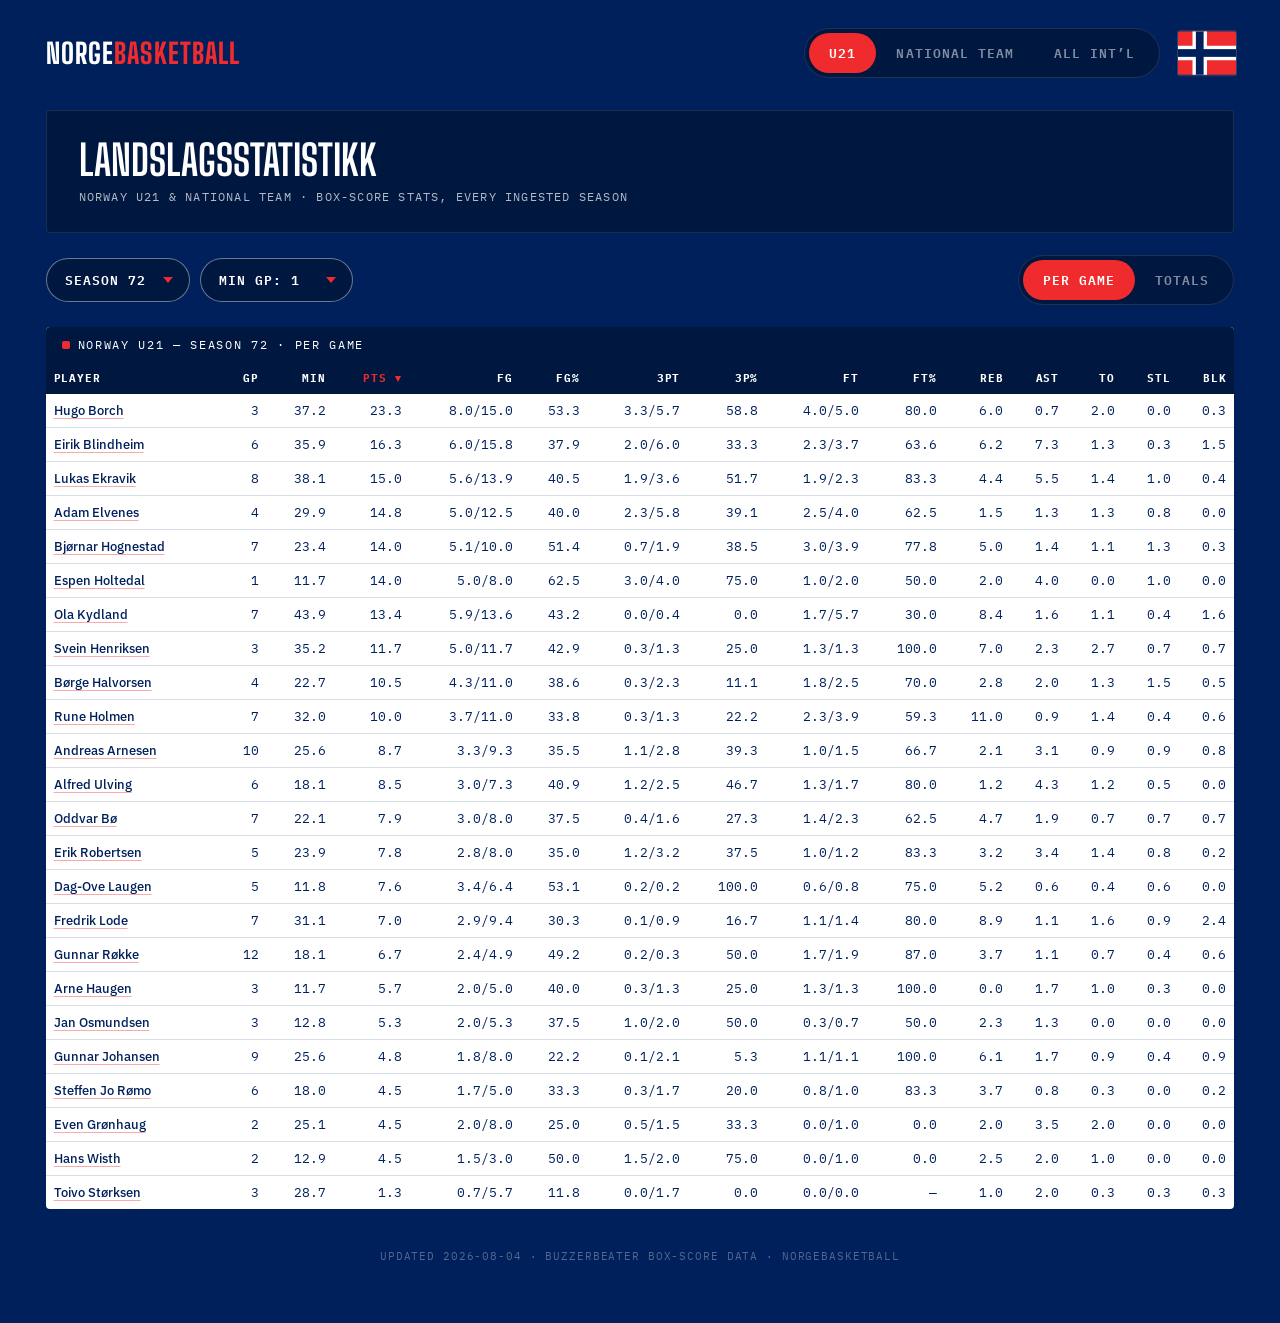
==== landslag.html @ 07179b0f "landslag page" ====
<!DOCTYPE html>
<html lang="en">
<head>
<meta charset="UTF-8">
<meta name="viewport" content="width=device-width, initial-scale=1.0">
<meta name="color-scheme" content="light">
<title>Norge Basketball — Landslag Player Stats</title>
<link rel="preconnect" href="https://fonts.googleapis.com">
<link rel="preconnect" href="https://fonts.gstatic.com" crossorigin>
<link href="https://fonts.googleapis.com/css2?family=Big+Shoulders+Display:wght@600;700;800&family=IBM+Plex+Sans:wght@400;500;600&family=IBM+Plex+Mono:wght@500;600&display=swap" rel="stylesheet">
<link rel="stylesheet" href="styles.css">
</head>
<body class="wide">
<div class="wrap">

  <div class="topbar">
    <a class="wordmark" href="index.html" style="text-decoration:none">Norge<span>Basketball</span></a>
    <div class="topbar-right" style="display:flex;gap:12px;align-items:center">
      <div class="switcher" id="teamSwitch">
        <button class="active" data-view="u21">U21</button>
        <button data-view="nt">National Team</button>
        <button data-view="both">All Int&rsquo;l</button>
      </div>
    </div>
    <svg class="flag" viewBox="0 0 24 18" xmlns="http://www.w3.org/2000/svg" role="img" aria-label="Flag of Norway">
      <rect width="24" height="18" fill="var(--red)"/>
      <rect x="6" width="6" height="18" fill="#FFFFFF"/>
      <rect y="6" width="24" height="6" fill="#FFFFFF"/>
      <rect x="7.4" width="3.2" height="18" fill="var(--navy)"/>
      <rect y="7.4" width="24" height="3.2" fill="var(--navy)"/>
    </svg>
  </div>

  <div class="hero">
    <div>
      <div class="hero-team" id="heroTeam">Landslagsstatistikk</div>
      <div class="hero-sub" id="heroSub">Norway U21 &amp; National Team · box-score stats, every ingested season</div>
    </div>
  </div>

  <div class="controls">
    <div style="display:flex;gap:10px;align-items:center;flex-wrap:wrap">
      <select class="season-select" id="seasonSel" aria-label="Season"></select>
      <select class="season-select" id="minGpSel" aria-label="Minimum games played"></select>
    </div>
    <div class="switcher" id="modeSwitch">
      <button data-mode="pergame" class="active">Per Game</button>
      <button data-mode="totals">Totals</button>
    </div>
  </div>

  <div class="table-card" style="margin-top:0">
    <div class="card-tab"><div class="notch"></div><span id="tableTitle">Player Stats</span></div>
    <div class="table-scroll">
      <table class="stats-table" id="statsTable"><thead><tr></tr></thead><tbody></tbody></table>
    </div>
  </div>

  <footer id="footer">Loading…</footer>
</div>

<script src="shared.js"></script>
<script>
'use strict';
/* Player-facing box stats only — no zones, no defensive metrics, no
   scouting layers. Reads the public players_u21.json / players_nt.json
   (row layout = F in shared.js) and reuses the site's player-card modal
   (season table + game log from the public gamelog files). */
const footer = document.getElementById('footer');
const seasonSel = document.getElementById('seasonSel');
const minGpSel = document.getElementById('minGpSel');

let U = null, N = null;
const state = { view: 'u21', season: null, mode: 'pergame', min: 1 };

minGpSel.innerHTML = Array.from({length: 25}, (_, i) =>
  `<option value="${i+1}">Min GP: ${i+1}</option>`).join('');

function mergeRows(a, b){
  const m = new Map();
  for (const r of [...(a || []), ...(b || [])]){
    const e = m.get(r[0]);
    if (!e) m.set(r[0], r.slice());
    else for (let i = 1; i < r.length; i++) e[i] += r[i] || 0;
  }
  return [...m.values()];
}
function seasonList(){
  if (state.view === 'u21') return U.seasons;
  if (state.view === 'nt') return N.seasons;
  const s = new Set([...U.seasons, ...N.seasons]);
  s.delete('all');
  return ['all', ...[...s].sort((a, b) => b - a)];
}
function rowsFor(season){
  if (state.view === 'u21') return (U.data[season] || []).map(r => r.slice());
  if (state.view === 'nt') return (N.data[season] || []).map(r => r.slice());
  return mergeRows(U.data[season], N.data[season]);
}
const seasonLabel = s => s === 'all' ? 'Career' : 'Season ' + s;
const VIEWLAB = { u21: 'Norway U21', nt: 'Norway National Team',
                  both: 'All International Games' };

function fillSeasons(){
  const list = seasonList();
  if (!list.includes(state.season)) state.season = list[1] || list[0];
  seasonSel.innerHTML = list.map(s =>
    `<option value="${s}"${s === state.season ? ' selected' : ''}>${seasonLabel(s)}</option>`).join('');
}

const COLS = [
  ['name','Player'], ['gp','GP'], ['min','MIN'], ['pts','PTS'], ['fg','FG'],
  ['fgp','FG%'], ['tp','3PT'], ['tpp','3P%'], ['ft','FT'], ['ftp','FT%'],
  ['reb','REB'], ['ast','AST'], ['to','TO'], ['stl','STL'], ['blk','BLK']];
let sortK = 'pts', sortD = -1;

function metric(r, k){
  const pts = 2*r[F.fgm] + r[F.tpm] + r[F.ftm];
  switch (k){
    case 'name': return r[F.name];
    case 'pts':  return pts;
    case 'fg':   return r[F.fga];
    case 'tp':   return r[F.tpa];
    case 'ft':   return r[F.fta];
    case 'fgp':  return r[F.fga] ? r[F.fgm]/r[F.fga] : -1;
    case 'tpp':  return r[F.tpa] ? r[F.tpm]/r[F.tpa] : -1;
    case 'ftp':  return r[F.fta] ? r[F.ftm]/r[F.fta] : -1;
    default:     return r[F[k]];
  }
}

function render(){
  const pg = state.mode === 'pergame';
  const rows = rowsFor(state.season).filter(r => (r[F.gp] || 0) >= state.min);
  rows.sort((a, b) => {
    let av = metric(a, sortK), bv = metric(b, sortK);
    if (pg && !['name','fgp','tpp','ftp'].includes(sortK)){
      av = a[F.gp] ? av/a[F.gp] : -1; bv = b[F.gp] ? bv/b[F.gp] : -1;
    }
    if (typeof av === 'string') return sortD * av.localeCompare(bv);
    return sortD * (av - bv) || b[F.gp] - a[F.gp];
  });

  document.getElementById('tableTitle').textContent =
    `${VIEWLAB[state.view]} — ${seasonLabel(state.season)}${pg ? ' · per game' : ' · totals'}`;
  document.querySelector('#statsTable thead tr').innerHTML = COLS.map(([k, l]) =>
    `<th data-k="${k}" class="${k === sortK ? 'sorted' : ''}">${l}${
      k === sortK ? (sortD < 0 ? ' ▾' : ' ▴') : ''}</th>`).join('');

  const pct = x => x < 0 ? '—' : (100*x).toFixed(1);
  document.querySelector('#statsTable tbody').innerHTML = rows.map(r => {
    const gp = r[F.gp] || 1;
    const s = pg ? (x => (x/gp).toFixed(1)) : (x => Math.round(x));
    const pts = 2*r[F.fgm] + r[F.tpm] + r[F.ftm];
    return `<tr>
      <td class="name-click" data-p="${r[F.name]}">${r[F.name]}</td><td>${r[F.gp]}</td>
      <td>${pg ? (r[F.min]/gp).toFixed(1) : Math.round(r[F.min])}</td>
      <td>${s(pts)}</td>
      <td>${s(r[F.fgm])}/${s(r[F.fga])}</td><td>${pct(metric(r,'fgp'))}</td>
      <td>${s(r[F.tpm])}/${s(r[F.tpa])}</td><td>${pct(metric(r,'tpp'))}</td>
      <td>${s(r[F.ftm])}/${s(r[F.fta])}</td><td>${pct(metric(r,'ftp'))}</td>
      <td>${s(r[F.reb])}</td><td>${s(r[F.ast])}</td><td>${s(r[F.to])}</td>
      <td>${s(r[F.stl])}</td><td>${s(r[F.blk])}</td>
    </tr>`;
  }).join('') || `<tr><td colspan="15">No players at this minimum.</td></tr>`;

  document.querySelectorAll('#statsTable th').forEach(th => th.onclick = () => {
    const k = th.dataset.k;
    if (sortK === k) sortD = -sortD;
    else { sortK = k; sortD = k === 'name' ? 1 : -1; }
    render();
  });
  document.querySelectorAll('#statsTable td.name-click').forEach(td =>
    td.onclick = () => showCard(td.dataset.p));
}

/* ── player card modal (site pattern, U21 + NT aware) ── */
async function showCard(name){
  ensureModal();
  const inU = Object.keys(U.data).some(s => (U.data[s] || []).some(r => r[F.name] === name));
  const inN = Object.keys(N.data).some(s => (N.data[s] || []).some(r => r[F.name] === name));
  const scope = state.view === 'both'
    ? [inU && 'u21', inN && 'nt'].filter(Boolean)
    : [state.view];
  document.getElementById('pmName').textContent = name;
  document.getElementById('pmSub').textContent = scope.length === 2
    ? 'Norway U21 + National Team' : VIEWLAB[scope[0]];

  // season rows, newest first, tagged by squad; combined career last
  const SRC = { u21: [U, 'U21'], nt: [N, 'NT'] };
  const pairs = [];
  const allSeasons = [...new Set(scope.flatMap(k => SRC[k][0].seasons))]
    .filter(s => s !== 'all').sort((a, b) => b - a);
  for (const se of allSeasons)
    for (const k of scope){
      const row = (SRC[k][0].data[se] || []).find(r => r[F.name] === name);
      if (row) pairs.push([`Season ${se}${scope.length === 2 ? ' · ' + SRC[k][1] : ''}`, row]);
    }
  const careers = scope.map(k => (SRC[k][0].data.all || []).find(r => r[F.name] === name))
    .filter(Boolean);
  if (careers.length){
    const c = careers[0].slice();
    for (const r of careers.slice(1)) for (let i = 1; i < r.length; i++) c[i] += r[i] || 0;
    pairs.push([scope.length === 2 ? 'Career · All Int’l' : 'Career', c]);
  }
  document.querySelector('#pmSeasons thead tr').innerHTML =
    ['Season', ''].concat(STAT_HEADS).map(h => `<th style="cursor:default">${h}</th>`).join('');
  document.querySelector('#pmSeasons tbody').innerHTML = pairs.map(([label, r]) => `
    <tr class="tot-row"><td>${label}</td>
      <td style="text-align:left;color:rgba(0,32,91,0.45)">TOT</td>${statCells(r, false)}</tr>
    <tr class="pg-row"><td></td>
      <td style="text-align:left;color:rgba(0,32,91,0.45)">/G</td>${statCells(r, true)}</tr>
  `).join('') || '<tr><td colspan="17">No season data.</td></tr>';

  const back = document.getElementById('playerModal');
  back.classList.add('open');
  back.scrollTop = 0;

  document.querySelector('#pmLog thead tr').innerHTML =
    ['Date','S','Opponent','W/L','Score','MIN','PTS','FG','3PT','FT',
     'AST','pAST','TO','REB','STL','BLK'].map(h =>
      `<th style="cursor:default">${h}</th>`).join('');
  document.querySelector('#pmLog tbody').innerHTML =
    '<tr><td colspan="16">Loading…</td></tr>';
  const logs = await Promise.all(scope.map(k => getLog(k).catch(() => ({}))));
  const log = logs.flatMap(l => l[name] || [])
    .sort((a, b) => String(b[GL.date]).localeCompare(String(a[GL.date])));
  document.querySelector('#pmLog tbody').innerHTML = log.map(g => {
    const pts = 2*g[GL.fgm] + g[GL.tpm] + g[GL.ftm];
    return `<tr>
      <td>${g[GL.date]}</td><td>${g[GL.season]}</td>
      <td style="text-align:left">${g[GL.opp]}</td>
      <td style="color:${g[GL.wl] === 'W' ? 'inherit' : 'var(--red)'};font-weight:600">${g[GL.wl]}</td>
      <td>${g[GL.score]}</td>
      <td>${g[GL.min].toFixed ? g[GL.min].toFixed(1) : g[GL.min]}</td>
      <td>${pts}</td>
      <td>${g[GL.fgm]}/${g[GL.fga]}</td>
      <td>${g[GL.tpm]}/${g[GL.tpa]}</td>
      <td>${g[GL.ftm]}/${g[GL.fta]}</td>
      <td>${g[GL.ast]}</td><td>${g[GL.past]}</td><td>${g[GL.to]}</td>
      <td>${g[GL.reb]}</td><td>${g[GL.stl]}</td><td>${g[GL.blk]}</td>
    </tr>`;
  }).join('') || '<tr><td colspan="16">No games found.</td></tr>';
}

document.querySelectorAll('#teamSwitch button').forEach(btn =>
  btn.addEventListener('click', () => {
    document.querySelectorAll('#teamSwitch button').forEach(b => b.classList.remove('active'));
    btn.classList.add('active');
    state.view = btn.dataset.view;
    fillSeasons();
    render();
  }));
document.querySelectorAll('#modeSwitch button').forEach(btn =>
  btn.addEventListener('click', () => {
    document.querySelectorAll('#modeSwitch button').forEach(b => b.classList.remove('active'));
    btn.classList.add('active');
    state.mode = btn.dataset.mode;
    render();
  }));
seasonSel.addEventListener('change', () => { state.season = seasonSel.value; render(); });
minGpSel.addEventListener('change', () => { state.min = +minGpSel.value; render(); });

Promise.all([
  fetch('players_u21.json').then(r => { if (!r.ok) throw new Error(r.status); return r.json(); }),
  fetch('players_nt.json').then(r => { if (!r.ok) throw new Error(r.status); return r.json(); }),
]).then(([u, n]) => {
  U = u; N = n;
  fillSeasons();
  render();
  footer.textContent = `Updated ${u.generated} · BuzzerBeater box-score data · norgebasketball`;
}).catch(() => {
  footer.textContent = 'Could not load player data — if opened as a local file, serve over HTTP.';
});
</script>
</body>
</html>
---- styles.css ----
:root {
    --navy: #00205B;
    --navy-deep: #001740;
    --paper: #FFFFFF;
    --red: #EF2B2D;
    --ink: #00205B;
  }

  * { box-sizing: border-box; margin: 0; padding: 0; }

  html {
    background: var(--navy);
    height: 100%;
    color-scheme: light only;
  }

  body {
    background: var(--navy);
    color: var(--paper);
    font-family: 'IBM Plex Sans', sans-serif;
    min-height: 100%;
    position: relative;
    overflow-x: hidden;
  }

  .wrap { position: relative; z-index: 1; }

  .wrap {
    max-width: 1080px;
    margin: 0 auto;
    padding: 28px 20px 60px;
  }
  /* wide-table pages (players, matrix): use the viewport, keep a sane cap */
  body.wide .wrap { max-width: min(96vw, 1760px); }
  body.wide .stats-table th, body.wide .stats-table td {
    padding-left: 8px; padding-right: 8px;
  }

  /* --- Top bar --- */
  .topbar {
    display: flex;
    justify-content: space-between;
    align-items: center;
    flex-wrap: wrap;
    gap: 16px;
    margin-bottom: 32px;
    position: relative;
  }

  .wordmark {
    font-family: 'Big Shoulders Display', sans-serif;
    font-weight: 800;
    font-size: 28px;
    letter-spacing: 0.04em;
    text-transform: uppercase;
    color: var(--paper);
  }
  .wordmark span { color: var(--red); }

  .topbar-right {
    display: flex;
    align-items: center;
    gap: 16px;
    margin-right: 74px;   /* clear the absolutely-positioned flag */
  }

  .flag {
    width: 58px;
    height: auto;
    flex-shrink: 0;
    border-radius: 2px;
    box-shadow: 0 0 0 1px rgba(255,255,255,0.15);
    position: absolute;
    top: 50%;
    right: -2px;
    transform: translateY(-50%);
  }

  .switcher {
    display: inline-flex;
    background: var(--navy-deep);
    border-radius: 999px;
    padding: 4px;
    border: 1px solid rgba(233,237,241,0.12);
  }
  .switcher button {
    font-family: 'IBM Plex Mono', monospace;
    font-weight: 600;
    font-size: 13px;
    letter-spacing: 0.08em;
    text-transform: uppercase;
    padding: 9px 20px;
    border: none;
    border-radius: 999px;
    background: transparent;
    color: rgba(233,237,241,0.55);
    cursor: pointer;
    transition: all 0.2s ease;
    user-select: none;
    -webkit-user-select: none;
  }
  .switcher button.active {
    background: var(--red);
    color: white;
  }


  /* --- Controls row (season + mode) --- */
  .controls {
    display: flex;
    justify-content: space-between;
    align-items: center;
    flex-wrap: wrap;
    gap: 12px;
    margin: -14px 0 22px;
  }
  .season-select {
    font-family: 'IBM Plex Mono', monospace;
    font-weight: 600;
    font-size: 13px;
    letter-spacing: 0.08em;
    text-transform: uppercase;
    background: var(--navy-deep);
    color: var(--paper);
    border: 1px solid rgba(233,237,241,0.45);
    border-radius: 999px;
    padding: 10px 42px 10px 18px;
    appearance: none;
    -webkit-appearance: none;
    background-image: url("data:image/svg+xml;utf8,<svg xmlns='http://www.w3.org/2000/svg' width='10' height='6' viewBox='0 0 10 6'><path d='M0 0l5 6 5-6z' fill='%23EF2B2D'/></svg>");
    background-repeat: no-repeat;
    background-position: right 16px center;
    cursor: pointer;
  }
  .season-select:focus { outline: 2px solid var(--red); outline-offset: 2px; }
  .season-select option { background: var(--navy-deep); color: var(--paper); }

  /* pill checkbox (current-squad filter etc.) */
  .pill-check {
    font-family: 'IBM Plex Mono', monospace;
    font-weight: 600; font-size: 13px; letter-spacing: 0.08em;
    text-transform: uppercase;
    display: inline-flex; align-items: center; gap: 8px;
    background: var(--navy-deep); color: rgba(233,237,241,0.75);
    border: 1px solid rgba(233,237,241,0.45); border-radius: 999px;
    padding: 9px 18px; cursor: pointer; user-select: none;
  }
  .pill-check input { accent-color: var(--red); }

  /* multi-select seasons list (matrix page) */
  .season-multi {
    font-family: 'IBM Plex Mono', monospace; font-weight: 600;
    font-size: 13px; letter-spacing: 0.06em;
    background: var(--navy-deep); color: var(--paper);
    border: 1px solid rgba(233,237,241,0.45); border-radius: 12px;
    padding: 8px; min-width: 130px;
  }
  .season-multi option { padding: 3px 8px; }
  .season-multi option:checked {
    background: var(--red) linear-gradient(0deg, var(--red), var(--red));
    color: white;
  }

  /* cross-tab matrix table */
  .matrix-table td, .matrix-table th { text-align: center; }
  .matrix-table td.tot, .matrix-table th.tot {
    border-left: 2px solid rgba(0,32,91,0.35); font-weight: 700;
  }
  .matrix-table tr.tot td { border-top: 2px solid rgba(0,32,91,0.35); font-weight: 700; }
  .matrix-table .n { display: block; font-size: 10px; opacity: 0.55; font-weight: 400; }

  /* --- Scoreboard hero --- */
  .hero {
    background: var(--navy-deep);
    border: 1px solid rgba(233,237,241,0.1);
    border-radius: 4px;
    padding: 28px 32px;
    margin-bottom: 36px;
    display: flex;
    justify-content: space-between;
    align-items: flex-end;
    flex-wrap: wrap;
    gap: 20px;
  }

  .hero-team {
    font-family: 'Big Shoulders Display', sans-serif;
    font-weight: 700;
    font-size: 42px;
    text-transform: uppercase;
    line-height: 1;
  }
  .hero-sub {
    font-family: 'IBM Plex Mono', monospace;
    font-size: 12px;
    letter-spacing: 0.1em;
    text-transform: uppercase;
    color: rgba(255,255,255,0.7);
    margin-top: 8px;
  }

  .record-block { text-align: right; }
  .record-digits {
    font-family: 'IBM Plex Mono', monospace;
    font-weight: 600;
    font-size: 44px;
    font-variant-numeric: tabular-nums;
    letter-spacing: 0.02em;
  }
  .record-digits .w { color: rgba(255,255,255,0.7); }
  .record-digits .sep { color: rgba(233,237,241,0.35); padding: 0 4px; }
  .record-digits .l { color: var(--red); }
  .record-label {
    font-family: 'IBM Plex Mono', monospace;
    font-size: 11px;
    letter-spacing: 0.15em;
    text-transform: uppercase;
    color: rgba(233,237,241,0.5);
    margin-top: 4px;
  }

  /* --- Leaderboard grid --- */
  .grid {
    display: grid;
    grid-template-columns: repeat(3, 1fr);
    gap: 16px;
  }
  @media (max-width: 720px) {
    .grid { grid-template-columns: 1fr; }
    .hero { flex-direction: column; align-items: flex-start; }
    .record-block { text-align: left; }
  }

  .card {
    background: var(--paper);
    color: var(--ink);
    border-radius: 4px;
    overflow: hidden;
  }

  .card-tab {
    display: flex;
    align-items: center;
    gap: 8px;
    padding: 10px 16px;
    background: var(--navy-deep);
  }
  .card-tab .notch {
    width: 8px;
    height: 8px;
    border-radius: 2px;
    background: var(--red);
    flex-shrink: 0;
  }
  .card-tab span {
    font-family: 'IBM Plex Mono', monospace;
    font-size: 12px;
    letter-spacing: 0.14em;
    text-transform: uppercase;
    color: var(--paper);
  }

  .card-list { padding: 6px 0; }

  .row {
    display: flex;
    align-items: center;
    gap: 12px;
    padding: 9px 16px;
    border-bottom: 1px solid rgba(0,32,91,0.15);
    position: relative;
  }
  .row:last-child { border-bottom: none; }

  .rank {
    font-family: 'IBM Plex Mono', monospace;
    font-weight: 600;
    font-size: 12px;
    color: rgba(0,32,91,0.4);
    width: 14px;
    flex-shrink: 0;
  }
  .row:first-child .rank { color: var(--red); }

  .name {
    font-family: 'IBM Plex Sans', sans-serif;
    font-weight: 500;
    font-size: 14px;
    flex-grow: 1;
    overflow: hidden;
    text-overflow: ellipsis;
    white-space: nowrap;
  }

  .val {
    font-family: 'IBM Plex Mono', monospace;
    font-weight: 600;
    font-size: 14px;
    font-variant-numeric: tabular-nums;
    flex-shrink: 0;
  }

  .bar {
    position: absolute;
    bottom: 0; left: 0;
    height: 2px;
    background: var(--red);
  }

  /* --- Full stats table --- */
  .table-card {
    margin-top: 16px;
    background: var(--paper);
    color: var(--ink);
    border-radius: 4px;
    overflow: hidden;
  }
  .table-scroll { overflow-x: auto; }
  .stats-table {
    width: 100%;
    border-collapse: collapse;
    font-size: 13px;
    min-width: 860px;
  }
  .stats-table th {
    font-family: 'IBM Plex Mono', monospace;
    font-size: 11px;
    letter-spacing: 0.08em;
    text-transform: uppercase;
    color: var(--paper);
    background: var(--navy-deep);
    padding: 9px 10px;
    text-align: right;
    white-space: nowrap;
    cursor: pointer;
    user-select: none;
  }
  .stats-table th:first-child { text-align: left; }
  .stats-table th.sorted { color: var(--red); }
  .stats-table td {
    font-family: 'IBM Plex Mono', monospace;
    font-variant-numeric: tabular-nums;
    padding: 8px 10px;
    text-align: right;
    white-space: nowrap;
    border-bottom: 1px solid rgba(0,32,91,0.15);
  }
  .stats-table td:first-child {
    font-family: 'IBM Plex Sans', sans-serif;
    font-weight: 500;
    text-align: left;
  }
  .stats-table tr:last-child td { border-bottom: none; }

  footer {
    margin-top: 40px;
    text-align: center;
    font-family: 'IBM Plex Mono', monospace;
    font-size: 11px;
    letter-spacing: 0.08em;
    text-transform: uppercase;
    color: rgba(233,237,241,0.35);
  }
  /* --- Game results --- */
  .sched-card { margin-top: 16px; }
  .sched-table { min-width: 0; }

  /* --- All-time link card --- */
  .alltime-link {
    margin-top: 16px;
    display: block;
    background: var(--navy-deep);
    border: 1px solid rgba(233,237,241,0.12);
    border-radius: 4px;
    padding: 18px 20px;
    font-family: 'IBM Plex Mono', monospace;
    font-size: 13px;
    letter-spacing: 0.08em;
    text-transform: uppercase;
    color: var(--paper);
    text-decoration: none;
  }
  .alltime-link span { color: var(--red); }

  /* --- Player modal --- */
  .modal-back {
    position: fixed; inset: 0;
    background: rgba(0,23,64,0.85);
    z-index: 50;
    display: none;
    padding: 4vh 16px;
    overflow-y: auto;
  }
  .modal-back.open { display: block; }
  .modal {
    max-width: 1000px;
    margin: 0 auto;
    background: var(--paper);
    color: var(--ink);
    border-radius: 4px;
    overflow: hidden;
  }
  .modal-head {
    display: flex;
    justify-content: space-between;
    align-items: center;
    background: var(--navy-deep);
    padding: 14px 20px;
  }
  .modal-head h2 {
    font-family: 'Big Shoulders Display', sans-serif;
    font-weight: 700;
    font-size: 26px;
    text-transform: uppercase;
    color: var(--paper);
  }
  .modal-head .sub {
    font-family: 'IBM Plex Mono', monospace;
    font-size: 11px;
    letter-spacing: 0.1em;
    text-transform: uppercase;
    color: rgba(233,237,241,0.55);
    margin-top: 2px;
  }
  .modal-close {
    background: var(--red);
    border: none;
    color: white;
    font-family: 'IBM Plex Mono', monospace;
    font-weight: 600;
    font-size: 14px;
    border-radius: 999px;
    width: 32px; height: 32px;
    cursor: pointer;
    flex-shrink: 0;
  }
  .modal-section {
    font-family: 'IBM Plex Mono', monospace;
    font-size: 11px;
    letter-spacing: 0.14em;
    text-transform: uppercase;
    padding: 14px 20px 6px;
    color: rgba(0,32,91,0.55);
  }
  .modal .table-scroll { padding-bottom: 6px; }
  .stats-table tr.pg-row td {
    color: rgba(0,32,91,0.6);
    border-bottom: 1px solid rgba(0,32,91,0.25);
  }
  .stats-table tr.tot-row td { border-bottom: none; }
  .row .name.name-click { cursor: pointer; }
  .stats-table td.clickable, .stats-table td.name-click {
    cursor: pointer;
    text-decoration: underline;
    text-decoration-color: rgba(239,43,45,0.4);
    text-underline-offset: 3px;
  }
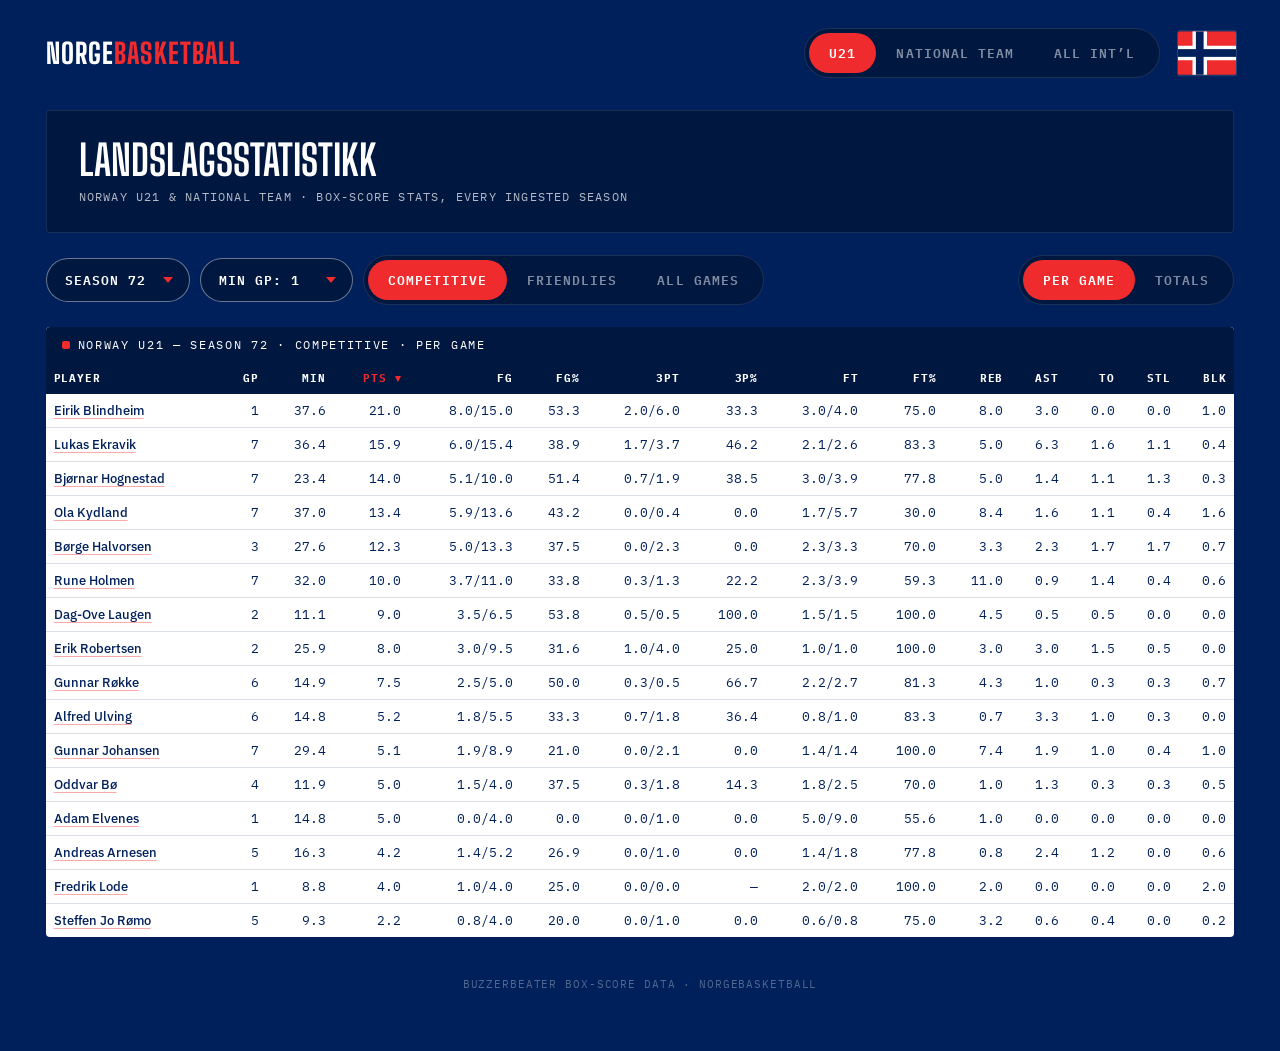
==== commit 9a605c9a: "site update 2026-08-06" ====
--- a/landslag.html
+++ b/landslag.html
@@ -9,6 +9,13 @@
 <link rel="preconnect" href="https://fonts.gstatic.com" crossorigin>
 <link href="https://fonts.googleapis.com/css2?family=Big+Shoulders+Display:wght@600;700;800&family=IBM+Plex+Sans:wght@400;500;600&family=IBM+Plex+Mono:wght@500;600&display=swap" rel="stylesheet">
 <link rel="stylesheet" href="styles.css">
+<style>
+.squad-tag{
+  font-family:'IBM Plex Mono',monospace;font-size:9.5px;font-weight:600;
+  letter-spacing:.06em;color:rgba(0,32,91,0.55);
+  border:1px solid rgba(0,32,91,0.25);border-radius:999px;
+  padding:1px 6px;vertical-align:1px;white-space:nowrap}
+</style>
 </head>
 <body class="wide">
 <div class="wrap">
@@ -42,6 +49,11 @@
     <div style="display:flex;gap:10px;align-items:center;flex-wrap:wrap">
       <select class="season-select" id="seasonSel" aria-label="Season"></select>
       <select class="season-select" id="minGpSel" aria-label="Minimum games played"></select>
+      <div class="switcher" id="typeSwitch">
+        <button data-gt="c" class="active">Competitive</button>
+        <button data-gt="f">Friendlies</button>
+        <button data-gt="all">All Games</button>
+      </div>
     </div>
     <div class="switcher" id="modeSwitch">
       <button data-mode="pergame" class="active">Per Game</button>
@@ -63,43 +75,68 @@
 <script>
 'use strict';
 /* Player-facing box stats only — no zones, no defensive metrics, no
-   scouting layers. Reads the public players_u21.json / players_nt.json
-   (row layout = F in shared.js) and reuses the site's player-card modal
-   (season table + game log from the public gamelog files). */
+   scouting layers. Everything (table, cards, log) is aggregated straight
+   from the public gamelog_u21/nt.json files, whose rows carry a
+   game-type flag at index 18 ('c' competitive / 'f' friendly), so the
+   Competitive / Friendlies / All toggle applies everywhere at once. */
 const footer = document.getElementById('footer');
 const seasonSel = document.getElementById('seasonSel');
 const minGpSel = document.getElementById('minGpSel');
 
-let U = null, N = null;
-const state = { view: 'u21', season: null, mode: 'pergame', min: 1 };
+const LOGS = {};              // u21 / nt -> {player: [gamelog rows]}
+let hasFlags = false;         // false = data predates the type flag
+const state = { view: 'u21', season: null, mode: 'pergame', min: 1, gt: 'c' };
 
 minGpSel.innerHTML = Array.from({length: 25}, (_, i) =>
   `<option value="${i+1}">Min GP: ${i+1}</option>`).join('');
 
-function mergeRows(a, b){
-  const m = new Map();
-  for (const r of [...(a || []), ...(b || [])]){
-    const e = m.get(r[0]);
-    if (!e) m.set(r[0], r.slice());
-    else for (let i = 1; i < r.length; i++) e[i] += r[i] || 0;
+const inType = g => state.gt === 'all' || (g[18] || 'c') === state.gt;
+const scopeTeams = () => state.view === 'both' ? ['u21', 'nt'] : [state.view];
+
+function seasonList(){
+  const s = new Set();
+  for (const k of scopeTeams())
+    for (const rows of Object.values(LOGS[k]))
+      for (const g of rows) if (g[GL.season]) s.add(String(g[GL.season]));
+  return ['all', ...[...s].sort((a, b) => b - a)];
+}
+
+// aggregate filtered gamelog rows into the F row layout shared.js uses:
+// [name, gp, min, fgm, fga, tpm, tpa, ftm, fta, ast, past, to, reb, stl, blk]
+function aggRows(season){
+  const m = new Map(), squads = new Map();
+  for (const k of scopeTeams())
+    for (const [pn, rows] of Object.entries(LOGS[k])){
+      if (pn.startsWith('_')) continue;
+      for (const g of rows){
+        if (season !== 'all' && String(g[GL.season]) !== String(season)) continue;
+        if (!inType(g)) continue;
+        (squads.get(pn) || squads.set(pn, new Set()).get(pn)).add(k);
+        let r = m.get(pn);
+        if (!r){ r = [pn, 0, 0, 0, 0, 0, 0, 0, 0, 0, 0, 0, 0, 0, 0]; m.set(pn, r); }
+        r[F.gp] += 1;
+        r[F.min] += g[GL.min] || 0;
+        r[F.fgm] += g[GL.fgm] || 0; r[F.fga] += g[GL.fga] || 0;
+        r[F.tpm] += g[GL.tpm] || 0; r[F.tpa] += g[GL.tpa] || 0;
+        r[F.ftm] += g[GL.ftm] || 0; r[F.fta] += g[GL.fta] || 0;
+        r[F.ast] += g[GL.ast] || 0; r[F.past] += g[GL.past] || 0;
+        r[F.to] += g[GL.to] || 0; r[F.reb] += g[GL.reb] || 0;
+        r[F.stl] += g[GL.stl] || 0; r[F.blk] += g[GL.blk] || 0;
+      }
+    }
+  // index 15 (past the F layout, so nothing else reads it): which squads
+  // the player appeared for in this cut — drives the All Int'l name tag
+  for (const [pn, r] of m){
+    const s = squads.get(pn);
+    r[15] = s.has('u21') && s.has('nt') ? 'U21+NT' : s.has('nt') ? 'NT' : 'U21';
   }
   return [...m.values()];
 }
-function seasonList(){
-  if (state.view === 'u21') return U.seasons;
-  if (state.view === 'nt') return N.seasons;
-  const s = new Set([...U.seasons, ...N.seasons]);
-  s.delete('all');
-  return ['all', ...[...s].sort((a, b) => b - a)];
-}
-function rowsFor(season){
-  if (state.view === 'u21') return (U.data[season] || []).map(r => r.slice());
-  if (state.view === 'nt') return (N.data[season] || []).map(r => r.slice());
-  return mergeRows(U.data[season], N.data[season]);
-}
+
 const seasonLabel = s => s === 'all' ? 'Career' : 'Season ' + s;
 const VIEWLAB = { u21: 'Norway U21', nt: 'Norway National Team',
                   both: 'All International Games' };
+const GTLAB = { c: 'competitive', f: 'friendlies', all: 'all games' };
 
 function fillSeasons(){
   const list = seasonList();
@@ -131,7 +168,7 @@
 
 function render(){
   const pg = state.mode === 'pergame';
-  const rows = rowsFor(state.season).filter(r => (r[F.gp] || 0) >= state.min);
+  const rows = aggRows(state.season).filter(r => (r[F.gp] || 0) >= state.min);
   rows.sort((a, b) => {
     let av = metric(a, sortK), bv = metric(b, sortK);
     if (pg && !['name','fgp','tpp','ftp'].includes(sortK)){
@@ -142,7 +179,8 @@
   });
 
   document.getElementById('tableTitle').textContent =
-    `${VIEWLAB[state.view]} — ${seasonLabel(state.season)}${pg ? ' · per game' : ' · totals'}`;
+    `${VIEWLAB[state.view]} — ${seasonLabel(state.season)} · ${GTLAB[state.gt]}${
+      pg ? ' · per game' : ' · totals'}`;
   document.querySelector('#statsTable thead tr').innerHTML = COLS.map(([k, l]) =>
     `<th data-k="${k}" class="${k === sortK ? 'sorted' : ''}">${l}${
       k === sortK ? (sortD < 0 ? ' ▾' : ' ▴') : ''}</th>`).join('');
@@ -152,8 +190,10 @@
     const gp = r[F.gp] || 1;
     const s = pg ? (x => (x/gp).toFixed(1)) : (x => Math.round(x));
     const pts = 2*r[F.fgm] + r[F.tpm] + r[F.ftm];
+    const tag = state.view === 'both' && r[15]
+      ? ` <span class="squad-tag">${r[15]}</span>` : '';
     return `<tr>
-      <td class="name-click" data-p="${r[F.name]}">${r[F.name]}</td><td>${r[F.gp]}</td>
+      <td class="name-click" data-p="${r[F.name]}">${r[F.name]}${tag}</td><td>${r[F.gp]}</td>
       <td>${pg ? (r[F.min]/gp).toFixed(1) : Math.round(r[F.min])}</td>
       <td>${s(pts)}</td>
       <td>${s(r[F.fgm])}/${s(r[F.fga])}</td><td>${pct(metric(r,'fgp'))}</td>
@@ -162,7 +202,7 @@
       <td>${s(r[F.reb])}</td><td>${s(r[F.ast])}</td><td>${s(r[F.to])}</td>
       <td>${s(r[F.stl])}</td><td>${s(r[F.blk])}</td>
     </tr>`;
-  }).join('') || `<tr><td colspan="15">No players at this minimum.</td></tr>`;
+  }).join('') || `<tr><td colspan="15">No games in this cut.</td></tr>`;
 
   document.querySelectorAll('#statsTable th').forEach(th => th.onclick = () => {
     const k = th.dataset.k;
@@ -174,30 +214,43 @@
     td.onclick = () => showCard(td.dataset.p));
 }
 
-/* ── player card modal (site pattern, U21 + NT aware) ── */
+/* ── player card modal (site pattern; honors the game-type toggle) ── */
+function playerRows(k, name, season){
+  const m = new Map([[name, null]]);
+  const rows = (LOGS[k][name] || []).filter(g =>
+    inType(g) && (season === 'all' || String(g[GL.season]) === String(season)));
+  if (!rows.length) return null;
+  const r = [name, 0, 0, 0, 0, 0, 0, 0, 0, 0, 0, 0, 0, 0, 0];
+  for (const g of rows){
+    r[F.gp] += 1; r[F.min] += g[GL.min] || 0;
+    r[F.fgm] += g[GL.fgm] || 0; r[F.fga] += g[GL.fga] || 0;
+    r[F.tpm] += g[GL.tpm] || 0; r[F.tpa] += g[GL.tpa] || 0;
+    r[F.ftm] += g[GL.ftm] || 0; r[F.fta] += g[GL.fta] || 0;
+    r[F.ast] += g[GL.ast] || 0; r[F.past] += g[GL.past] || 0;
+    r[F.to] += g[GL.to] || 0; r[F.reb] += g[GL.reb] || 0;
+    r[F.stl] += g[GL.stl] || 0; r[F.blk] += g[GL.blk] || 0;
+  }
+  return r;
+}
 async function showCard(name){
   ensureModal();
-  const inU = Object.keys(U.data).some(s => (U.data[s] || []).some(r => r[F.name] === name));
-  const inN = Object.keys(N.data).some(s => (N.data[s] || []).some(r => r[F.name] === name));
-  const scope = state.view === 'both'
-    ? [inU && 'u21', inN && 'nt'].filter(Boolean)
-    : [state.view];
+  const scope = scopeTeams().filter(k => (LOGS[k][name] || []).length);
   document.getElementById('pmName').textContent = name;
-  document.getElementById('pmSub').textContent = scope.length === 2
-    ? 'Norway U21 + National Team' : VIEWLAB[scope[0]];
-
-  // season rows, newest first, tagged by squad; combined career last
-  const SRC = { u21: [U, 'U21'], nt: [N, 'NT'] };
+  document.getElementById('pmSub').textContent = (scope.length === 2
+    ? 'Norway U21 + National Team' : VIEWLAB[scope[0]] || VIEWLAB[state.view])
+    + ' · ' + GTLAB[state.gt];
+
+  const TLAB = { u21: 'U21', nt: 'NT' };
+  const allSeasons = [...new Set(scope.flatMap(k =>
+    (LOGS[k][name] || []).filter(inType).map(g => String(g[GL.season]))))]
+    .sort((a, b) => b - a);
   const pairs = [];
-  const allSeasons = [...new Set(scope.flatMap(k => SRC[k][0].seasons))]
-    .filter(s => s !== 'all').sort((a, b) => b - a);
   for (const se of allSeasons)
     for (const k of scope){
-      const row = (SRC[k][0].data[se] || []).find(r => r[F.name] === name);
-      if (row) pairs.push([`Season ${se}${scope.length === 2 ? ' · ' + SRC[k][1] : ''}`, row]);
+      const row = playerRows(k, name, se);
+      if (row) pairs.push([`Season ${se}${scope.length === 2 ? ' · ' + TLAB[k] : ''}`, row]);
     }
-  const careers = scope.map(k => (SRC[k][0].data.all || []).find(r => r[F.name] === name))
-    .filter(Boolean);
+  const careers = scope.map(k => playerRows(k, name, 'all')).filter(Boolean);
   if (careers.length){
     const c = careers[0].slice();
     for (const r of careers.slice(1)) for (let i = 1; i < r.length; i++) c[i] += r[i] || 0;
@@ -210,7 +263,7 @@
       <td style="text-align:left;color:rgba(0,32,91,0.45)">TOT</td>${statCells(r, false)}</tr>
     <tr class="pg-row"><td></td>
       <td style="text-align:left;color:rgba(0,32,91,0.45)">/G</td>${statCells(r, true)}</tr>
-  `).join('') || '<tr><td colspan="17">No season data.</td></tr>';
+  `).join('') || '<tr><td colspan="17">No games in this cut.</td></tr>';
 
   const back = document.getElementById('playerModal');
   back.classList.add('open');
@@ -220,16 +273,15 @@
     ['Date','S','Opponent','W/L','Score','MIN','PTS','FG','3PT','FT',
      'AST','pAST','TO','REB','STL','BLK'].map(h =>
       `<th style="cursor:default">${h}</th>`).join('');
-  document.querySelector('#pmLog tbody').innerHTML =
-    '<tr><td colspan="16">Loading…</td></tr>';
-  const logs = await Promise.all(scope.map(k => getLog(k).catch(() => ({}))));
-  const log = logs.flatMap(l => l[name] || [])
+  const log = scope.flatMap(k => (LOGS[k][name] || []).filter(inType))
     .sort((a, b) => String(b[GL.date]).localeCompare(String(a[GL.date])));
   document.querySelector('#pmLog tbody').innerHTML = log.map(g => {
     const pts = 2*g[GL.fgm] + g[GL.tpm] + g[GL.ftm];
+    const fr = (g[18] || 'c') === 'f'
+      ? ' <span style="color:rgba(0,32,91,0.45);font-size:10px">F</span>' : '';
     return `<tr>
       <td>${g[GL.date]}</td><td>${g[GL.season]}</td>
-      <td style="text-align:left">${g[GL.opp]}</td>
+      <td style="text-align:left">${g[GL.opp]}${fr}</td>
       <td style="color:${g[GL.wl] === 'W' ? 'inherit' : 'var(--red)'};font-weight:600">${g[GL.wl]}</td>
       <td>${g[GL.score]}</td>
       <td>${g[GL.min].toFixed ? g[GL.min].toFixed(1) : g[GL.min]}</td>
@@ -243,11 +295,20 @@
   }).join('') || '<tr><td colspan="16">No games found.</td></tr>';
 }
 
+/* ── controls ── */
 document.querySelectorAll('#teamSwitch button').forEach(btn =>
   btn.addEventListener('click', () => {
     document.querySelectorAll('#teamSwitch button').forEach(b => b.classList.remove('active'));
     btn.classList.add('active');
     state.view = btn.dataset.view;
+    fillSeasons();
+    render();
+  }));
+document.querySelectorAll('#typeSwitch button').forEach(btn =>
+  btn.addEventListener('click', () => {
+    document.querySelectorAll('#typeSwitch button').forEach(b => b.classList.remove('active'));
+    btn.classList.add('active');
+    state.gt = btn.dataset.gt;
     fillSeasons();
     render();
   }));
@@ -261,16 +322,21 @@
 seasonSel.addEventListener('change', () => { state.season = seasonSel.value; render(); });
 minGpSel.addEventListener('change', () => { state.min = +minGpSel.value; render(); });
 
-Promise.all([
-  fetch('players_u21.json').then(r => { if (!r.ok) throw new Error(r.status); return r.json(); }),
-  fetch('players_nt.json').then(r => { if (!r.ok) throw new Error(r.status); return r.json(); }),
-]).then(([u, n]) => {
-  U = u; N = n;
+Promise.all([getLog('u21'), getLog('nt')]).then(([u, n]) => {
+  LOGS.u21 = u; LOGS.nt = n;
+  hasFlags = [u, n].some(l => Object.values(l).some(rows =>
+    rows.some(r => r.length > 18)));
+  if (!hasFlags){
+    // data predates the game-type flag: everything is one bucket —
+    // hide the toggle rather than show empty friendlies
+    document.getElementById('typeSwitch').style.display = 'none';
+    state.gt = 'all';
+  }
   fillSeasons();
   render();
-  footer.textContent = `Updated ${u.generated} · BuzzerBeater box-score data · norgebasketball`;
+  footer.textContent = 'BuzzerBeater box-score data · norgebasketball';
 }).catch(() => {
-  footer.textContent = 'Could not load player data — if opened as a local file, serve over HTTP.';
+  footer.textContent = 'Could not load game data — if opened as a local file, serve over HTTP.';
 });
 </script>
 </body>
